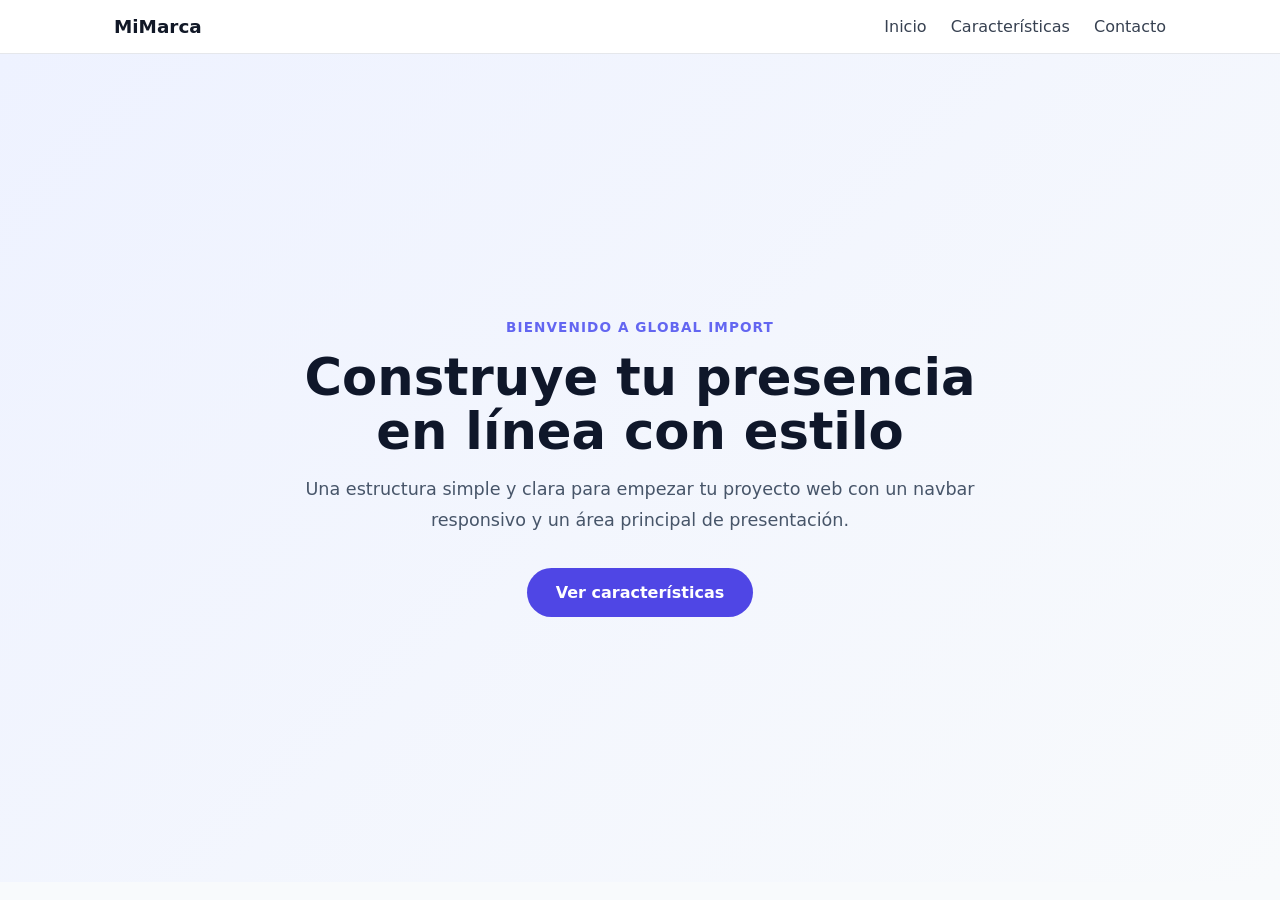
==== index.html @ c19729a6 "Etapa1: estructura inicial de html y css" ====
<!DOCTYPE html>
<html lang="es">
<head>
  <meta charset="UTF-8" />
  <meta name="viewport" content="width=device-width, initial-scale=1.0" />
  <title>Global Import</title>
  <link rel="stylesheet" href="style.css" />
</head>
<body>
  <header class="site-header">
    <nav class="navbar">
      <a class="brand" href="#">MiMarca</a>
      <ul class="nav-links">
        <li><a href="#hero">Inicio</a></li>
        <li><a href="#features">Características</a></li>
        <li><a href="#contact">Contacto</a></li>
      </ul>
    </nav>
  </header>

  <main>
    <section id="hero" class="hero-section">
      <div class="hero-content">
        <p class="hero-pretitle">Bienvenido a Global Import</p>
        <h1>Construye tu presencia en línea con estilo</h1>
        <p class="hero-text">Una estructura simple y clara para empezar tu proyecto web con un navbar responsivo y un área principal de presentación.</p>
        <a class="hero-button" href="#features">Ver características</a>
      </div>
    </section>
  </main>
</body>
</html>
---- style.css ----
/* Estilos b�sicos */
:root {
  font-family: Inter, system-ui, sans-serif;
  color: #111827;
  background: #f8fafc;
}

* {
  box-sizing: border-box;
  margin: 0;
  padding: 0;
}

body {
  min-height: 100vh;
}

.site-header {
  background: #ffffff;
  border-bottom: 1px solid #e5e7eb;
}

.navbar {
  max-width: 1100px;
  margin: 0 auto;
  padding: 1rem 1.5rem;
  display: flex;
  align-items: center;
  justify-content: space-between;
}

.brand {
  font-weight: 700;
  font-size: 1.15rem;
  color: #111827;
  text-decoration: none;
}

.nav-links {
  list-style: none;
  display: flex;
  gap: 1.5rem;
}

.nav-links a {
  color: #374151;
  text-decoration: none;
  transition: color 0.2s ease;
}

.nav-links a:hover {
  color: #111827;
}

.hero-section {
  min-height: calc(100vh - 72px);
  display: flex;
  align-items: center;
  justify-content: center;
  padding: 3rem 1.5rem;
  background: linear-gradient(135deg, #eef2ff 0%, #f8fafc 100%);
}

.hero-content {
  max-width: 680px;
  text-align: center;
}

.hero-pretitle {
  display: block;
  margin-bottom: 1rem;
  color: #6366f1;
  font-weight: 700;
  letter-spacing: 0.08em;
  text-transform: uppercase;
  font-size: 0.85rem;
}

.hero-content h1 {
  font-size: clamp(2.5rem, 4vw, 4rem);
  line-height: 1.05;
  margin-bottom: 1rem;
  color: #0f172a;
}

.hero-text {
  font-size: 1.1rem;
  color: #475569;
  line-height: 1.75;
  margin-bottom: 2rem;
}

.hero-button {
  display: inline-block;
  padding: 0.95rem 1.8rem;
  background: #4f46e5;
  color: #ffffff;
  border-radius: 9999px;
  text-decoration: none;
  font-weight: 600;
  transition: background 0.2s ease;
}

.hero-button:hover {
  background: #4338ca;
}
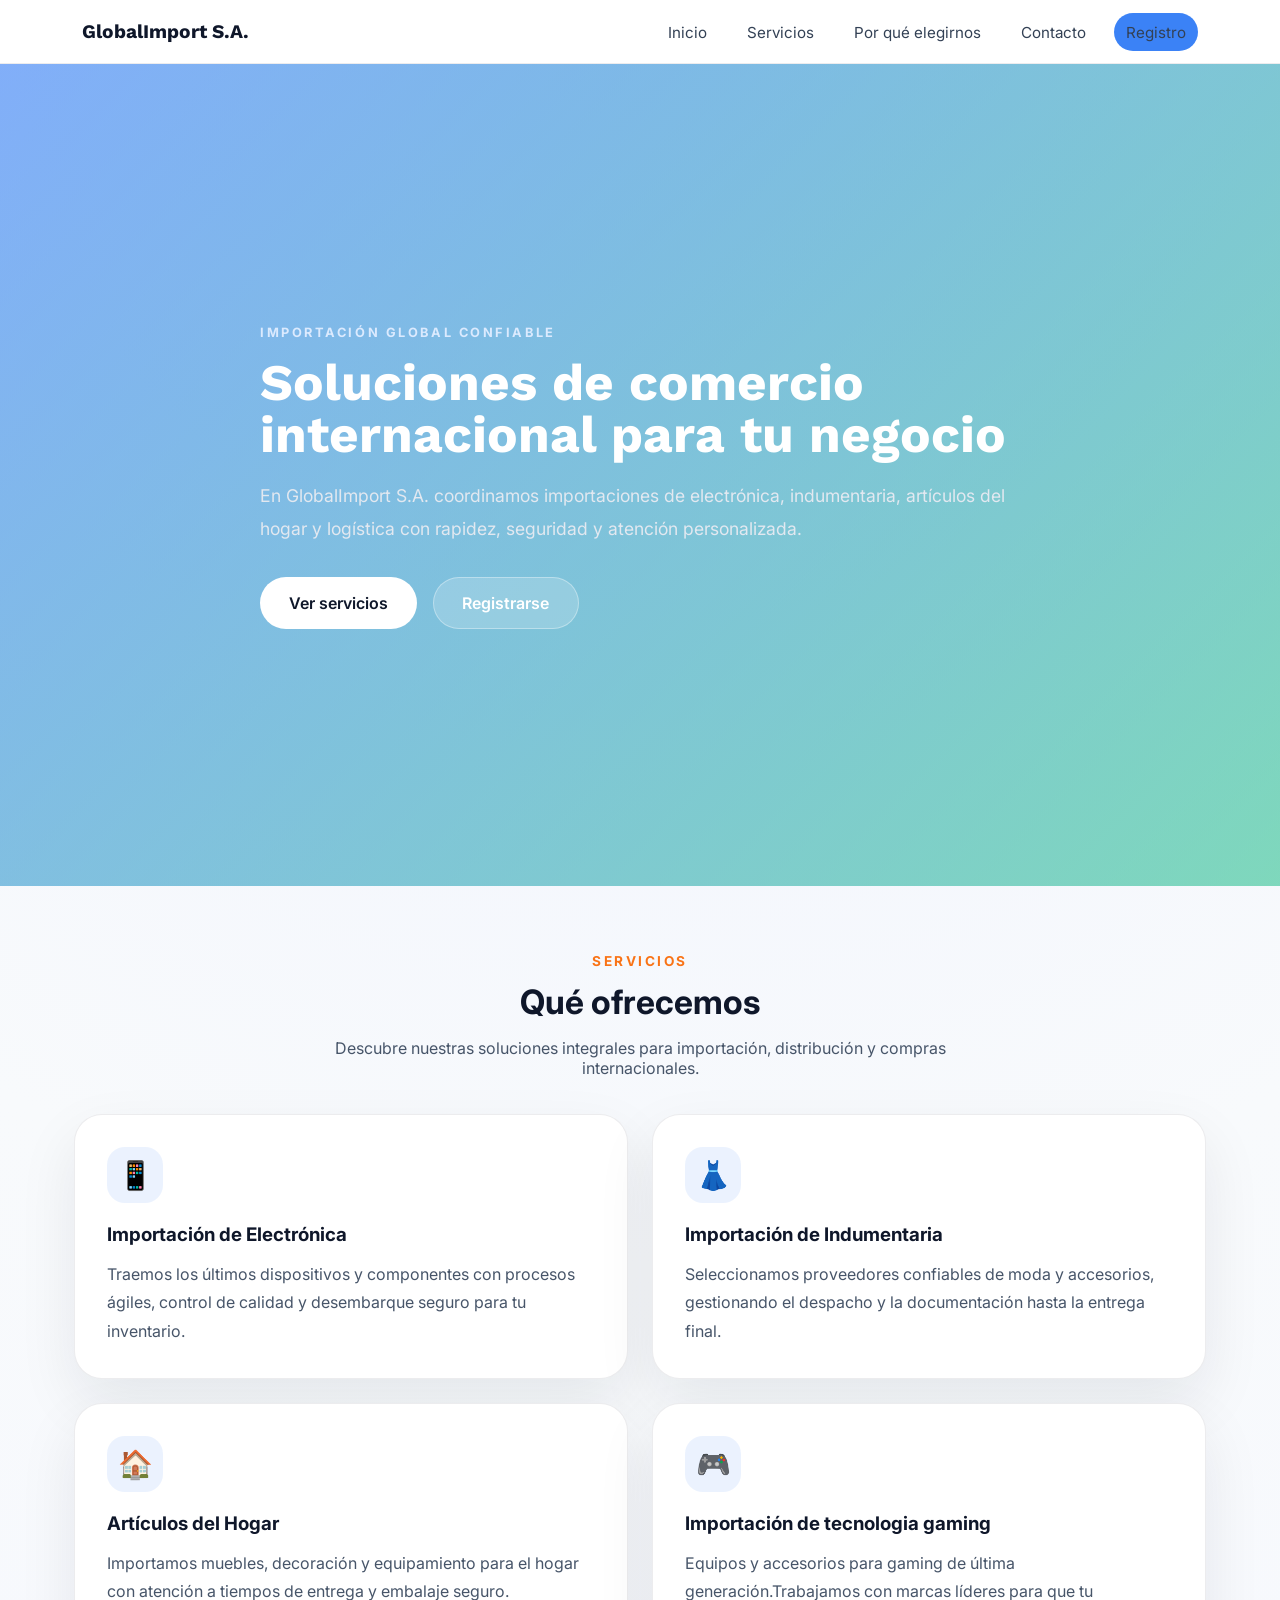
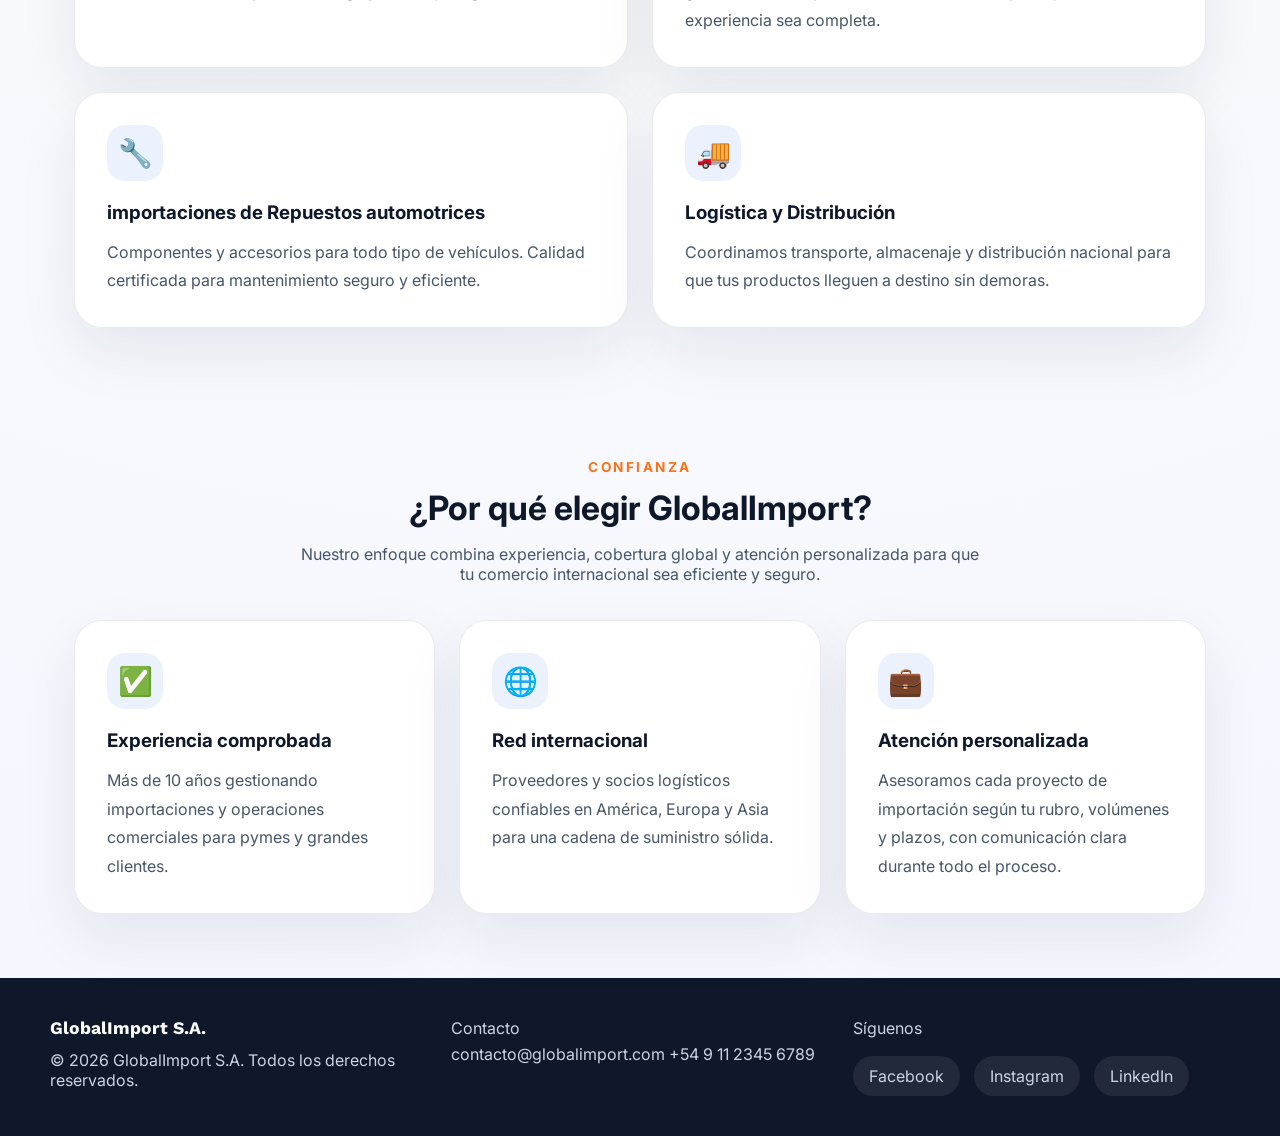
==== commit 3f2b9487: "Etapa 1 : sección de servicios con tarjetas y flexbox" ====
--- a/index.html
+++ b/index.html
@@ -3,30 +3,132 @@
 <head>
   <meta charset="UTF-8" />
   <meta name="viewport" content="width=device-width, initial-scale=1.0" />
-  <title>Global Import</title>
+  <title>GlobalImport S.A.</title>
+  <link rel="preconnect" href="https://fonts.googleapis.com">
+  <link rel="preconnect" href="https://fonts.gstatic.com" crossorigin>
+  <link href="https://fonts.googleapis.com/css2?family=Inter:wght@400;500;600;700&family=Work+Sans:wght@300;400;500;600;700&display=swap" rel="stylesheet">
   <link rel="stylesheet" href="style.css" />
 </head>
 <body>
   <header class="site-header">
     <nav class="navbar">
-      <a class="brand" href="#">MiMarca</a>
+      <a class="brand" href="#hero">GlobalImport S.A.</a>
+      <button class="nav-toggle" aria-label="Abrir navegación">☰</button>
       <ul class="nav-links">
         <li><a href="#hero">Inicio</a></li>
-        <li><a href="#features">Características</a></li>
+        <li><a href="#services">Servicios</a></li>
+        <li><a href="#why-us">Por qué elegirnos</a></li>
         <li><a href="#contact">Contacto</a></li>
+        <li><a class="register-link" href="registro.html">Registro</a></li>
       </ul>
     </nav>
   </header>
 
   <main>
     <section id="hero" class="hero-section">
+      <div class="hero-overlay"></div>
       <div class="hero-content">
-        <p class="hero-pretitle">Bienvenido a Global Import</p>
-        <h1>Construye tu presencia en línea con estilo</h1>
-        <p class="hero-text">Una estructura simple y clara para empezar tu proyecto web con un navbar responsivo y un área principal de presentación.</p>
-        <a class="hero-button" href="#features">Ver características</a>
+        <p class="hero-pretitle">Importación global confiable</p>
+        <h1>Soluciones de comercio internacional para tu negocio</h1>
+        <p class="hero-text">En GlobalImport S.A. coordinamos importaciones de electrónica, indumentaria, artículos del hogar y logística con rapidez, seguridad y atención personalizada.</p>
+        <div class="hero-actions">
+          <a class="hero-button" href="#services">Ver servicios</a>
+          <a class="hero-secondary" href="registro.html">Registrarse</a>
+        </div>
+      </div>
+    </section>
+
+    <section id="services" class="section services-section">
+      <div class="section-intro">
+        <span class="section-label">Servicios</span>
+        <h2>Qué ofrecemos</h2>
+        <p>Descubre nuestras soluciones integrales para importación, distribución y compras internacionales.</p>
+      </div>
+      <div class="service-grid">
+        <article class="service-card">
+          <div class="service-icon">📱</div>
+          <h3>Importación de Electrónica</h3>
+          <p>Traemos los últimos dispositivos y componentes con procesos ágiles, control de calidad y desembarque seguro para tu inventario.</p>
+        </article>
+        <article class="service-card">
+          <div class="service-icon">👗</div>
+          <h3>Importación de Indumentaria</h3>
+          <p>Seleccionamos proveedores confiables de moda y accesorios, gestionando el despacho y la documentación hasta la entrega final.</p>
+        </article>
+        <article class="service-card">
+          <div class="service-icon">🏠</div>
+          <h3>Artículos del Hogar</h3>
+          <p>Importamos muebles, decoración y equipamiento para el hogar con atención a tiempos de entrega y embalaje seguro.</p>
+        </article>
+         <article class="service-card">
+          <div class="service-icon">🎮</div>
+          <h3>Importación de tecnologia gaming</h3>
+          <p>Equipos y accesorios para gaming de última generación.Trabajamos con marcas líderes para que tu experiencia sea completa.</p>
+        </article>
+        <article class="service-card">
+          <div class="service-icon">🔧</div>
+          <h3>importaciones de Repuestos automotrices</h3>
+          <p>Componentes y accesorios para todo tipo de vehículos. Calidad certificada para mantenimiento seguro y eficiente.</p>
+        </article>
+        <article class="service-card">
+          <div class="service-icon">🚚</div>
+          <h3>Logística y Distribución</h3>
+          <p>Coordinamos transporte, almacenaje y distribución nacional para que tus productos lleguen a destino sin demoras.</p>
+        </article>
+      </div>
+    </section>
+
+    <section id="why-us" class="section why-us-section">
+      <div class="section-intro">
+        <span class="section-label">Confianza</span>
+        <h2>¿Por qué elegir GlobalImport?</h2>
+        <p>Nuestro enfoque combina experiencia, cobertura global y atención personalizada para que tu comercio internacional sea eficiente y seguro.</p>
+      </div>
+      <div class="why-grid">
+        <div class="why-card">
+          <div class="why-icon">✅</div>
+          <h3>Experiencia comprobada</h3>
+          <p>Más de 10 años gestionando importaciones y operaciones comerciales para pymes y grandes clientes.</p>
+        </div>
+        <div class="why-card">
+          <div class="why-icon">🌐</div>
+          <h3>Red internacional</h3>
+          <p>Proveedores y socios logísticos confiables en América, Europa y Asia para una cadena de suministro sólida.</p>
+        </div>
+        <div class="why-card">
+          <div class="why-icon">💼</div>
+          <h3>Atención personalizada</h3>
+          <p>Asesoramos cada proyecto de importación según tu rubro, volúmenes y plazos, con comunicación clara durante todo el proceso.</p>
+        </div>
       </div>
     </section>
   </main>
+
+  <footer class="site-footer" id="contact">
+    <div class="footer-content">
+      <div>
+        <p class="footer-brand">GlobalImport S.A.</p>
+        <p>© 2026 GlobalImport S.A. Todos los derechos reservados.</p>
+      </div>
+      <div class="footer-links">
+        <p>Contacto</p>
+        <a href="mailto:contacto@globalimport.com">contacto@globalimport.com</a>
+        <a href="tel:+5491123456789">+54 9 11 2345 6789</a>
+      </div>
+      <div class="footer-social">
+        <p>Síguenos</p>
+        <div class="social-icons">
+          <a href="#">Facebook</a>
+          <a href="#">Instagram</a>
+          <a href="#">LinkedIn</a>
+        </div>
+      </div>
+    </div>
+  </footer>
+  <script>
+    const navToggle = document.querySelector('.nav-toggle');
+    const navLinks = document.querySelector('.nav-links');
+    navToggle?.addEventListener('click', () => navLinks.classList.toggle('open'));
+  </script>
 </body>
 </html>
--- a/style.css
+++ b/style.css
@@ -1,8 +1,14 @@
-/* Estilos b�sicos */
 :root {
-  font-family: Inter, system-ui, sans-serif;
-  color: #111827;
-  background: #f8fafc;
+  --bg: #f5f7ff;
+  --surface: #ffffff;
+  --primary: #3b82f6;
+  --primary-dark: #2563eb;
+  --accent: #f97316;
+  --text: #0f172a;
+  --muted: #475569;
+  --border: rgba(15, 23, 42, 0.08);
+  --shadow: 0 24px 60px rgba(15, 23, 42, 0.08);
+  font-family: 'Inter', system-ui, sans-serif;
 }
 
 * {
@@ -11,97 +17,383 @@
   padding: 0;
 }
 
+html {
+  scroll-behavior: smooth;
+}
+
 body {
   min-height: 100vh;
+  background: radial-gradient(circle at top, #eef2ff 0%, #f8fafc 45%, #f5f7ff 100%);
+  color: var(--text);
+}
+
+a {
+  color: inherit;
+  text-decoration: none;
+}
+
+img {
+  max-width: 100%;
+  display: block;
 }
 
 .site-header {
-  background: #ffffff;
-  border-bottom: 1px solid #e5e7eb;
+  position: sticky;
+  top: 0;
+  z-index: 20;
+  background: rgba(255, 255, 255, 0.96);
+  border-bottom: 1px solid var(--border);
+  backdrop-filter: blur(12px);
 }
 
 .navbar {
-  max-width: 1100px;
+  max-width: 1180px;
   margin: 0 auto;
   padding: 1rem 1.5rem;
   display: flex;
   align-items: center;
   justify-content: space-between;
+  gap: 1rem;
 }
 
 .brand {
+  font-family: 'Work Sans', sans-serif;
+  font-size: 1.2rem;
   font-weight: 700;
-  font-size: 1.15rem;
-  color: #111827;
-  text-decoration: none;
+  color: var(--text);
 }
 
 .nav-links {
+  display: flex;
+  flex-wrap: wrap;
+  align-items: center;
+  gap: 1rem;
   list-style: none;
+}
+
+.nav-links li {
+  list-style: none;
+}
+
+.nav-links a {
+  font-size: 0.95rem;
+  color: #334155;
+  padding: 0.6rem 0.75rem;
+  border-radius: 999px;
+  transition: background 0.25s ease, color 0.25s ease;
+}
+
+.nav-links a:hover,
+.nav-links a:focus-visible {
+  background: rgba(59, 130, 246, 0.12);
+  color: var(--primary-dark);
+}
+
+.register-link {
+  background: var(--primary);
+  color: white;
+}
+
+.register-link:hover,
+.register-link:focus-visible {
+  background: var(--primary-dark);
+}
+
+.nav-toggle {
+  display: none;
+  border: none;
+  background: transparent;
+  font-size: 1.4rem;
+  cursor: pointer;
+}
+
+.hero-section {
+  position: relative;
+  min-height: calc(100vh - 78px);
+  display: grid;
+  place-items: center;
+  padding: 3rem 1.5rem;
+  overflow: hidden;
+}
+
+.hero-overlay {
+  position: absolute;
+  inset: 0;
+  background: linear-gradient(135deg, rgba(59,130,246,0.65), rgba(16,185,129,0.55));
+  opacity: 0.95;
+}
+
+.hero-content {
+  position: relative;
+  max-width: 760px;
+  text-align: center;
+  color: white;
+  z-index: 1;
+}
+
+.hero-pretitle {
+  display: inline-block;
+  margin-bottom: 1rem;
+  letter-spacing: 0.2em;
+  text-transform: uppercase;
+  font-size: 0.8rem;
+  font-weight: 700;
+  color: #dbeafe;
+}
+
+.hero-content h1 {
+  font-family: 'Work Sans', sans-serif;
+  font-size: clamp(2.75rem, 4vw, 4.2rem);
+  line-height: 1.02;
+  margin-bottom: 1.25rem;
+}
+
+.hero-text {
+  font-size: 1.1rem;
+  line-height: 1.85;
+  color: #e2e8f0;
+  margin-bottom: 2rem;
+}
+
+.hero-actions {
   display: flex;
-  gap: 1.5rem;
-}
-
-.nav-links a {
-  color: #374151;
-  text-decoration: none;
-  transition: color 0.2s ease;
-}
-
-.nav-links a:hover {
-  color: #111827;
-}
-
-.hero-section {
-  min-height: calc(100vh - 72px);
-  display: flex;
+  flex-wrap: wrap;
+  justify-content: center;
+  gap: 1rem;
+}
+
+.hero-button,
+.hero-secondary {
+  display: inline-flex;
   align-items: center;
   justify-content: center;
-  padding: 3rem 1.5rem;
-  background: linear-gradient(135deg, #eef2ff 0%, #f8fafc 100%);
-}
-
-.hero-content {
+  padding: 0.95rem 1.8rem;
+  border-radius: 999px;
+  font-weight: 600;
+}
+
+.hero-button {
+  background: white;
+  color: var(--text);
+}
+
+.hero-secondary {
+  background: rgba(255,255,255,0.18);
+  border: 1px solid rgba(255,255,255,0.35);
+  color: white;
+}
+
+.hero-button:hover,
+.hero-secondary:hover {
+  transform: translateY(-1px);
+}
+
+.section {
+  max-width: 1180px;
+  margin: 0 auto;
+  padding: 4rem 1.5rem;
+}
+
+.section-intro {
+  text-align: center;
+  margin-bottom: 2.25rem;
+}
+
+.section-label {
+  display: inline-block;
+  margin-bottom: 0.75rem;
+  font-size: 0.85rem;
+  font-weight: 700;
+  letter-spacing: 0.18em;
+  text-transform: uppercase;
+  color: var(--accent);
+}
+
+.section h2 {
+  font-size: clamp(2.1rem, 2.5vw, 2.8rem);
+  margin-bottom: 1rem;
+}
+
+.section p {
   max-width: 680px;
-  text-align: center;
-}
-
-.hero-pretitle {
-  display: block;
-  margin-bottom: 1rem;
-  color: #6366f1;
+  margin: 0 auto;
+  color: var(--muted);
+}
+
+.service-grid,
+.why-grid {
+  display: grid;
+  gap: 1.5rem;
+}
+
+.service-grid {
+  grid-template-columns: repeat(1, minmax(0, 1fr));
+}
+
+.service-card,
+.why-card {
+  background: var(--surface);
+  border: 1px solid var(--border);
+  border-radius: 28px;
+  padding: 2rem;
+  box-shadow: var(--shadow);
+  transition: transform 0.25s ease, box-shadow 0.25s ease;
+}
+
+.service-card:hover,
+.why-card:hover {
+  transform: translateY(-6px);
+  box-shadow: 0 30px 80px rgba(15, 23, 42, 0.14);
+}
+
+.service-icon,
+.why-icon {
+  width: 3.5rem;
+  height: 3.5rem;
+  display: grid;
+  place-items: center;
+  border-radius: 18px;
+  background: rgba(59, 130, 246, 0.1);
+  color: var(--primary);
+  font-size: 1.75rem;
+  margin-bottom: 1.25rem;
+}
+
+.service-card h3,
+.why-card h3 {
+  margin-bottom: 0.85rem;
+}
+
+.service-card p,
+.why-card p {
+  color: var(--muted);
+  line-height: 1.8;
+}
+
+.why-grid {
+  grid-template-columns: repeat(1, minmax(0, 1fr));
+}
+
+.why-card {
+  text-align: left;
+}
+
+.site-footer {
+  background: #0f172a;
+  color: #cbd5e1;
+  padding: 2.5rem 1.5rem;
+}
+
+.footer-content {
+  max-width: 1180px;
+  margin: 0 auto;
+  display: grid;
+  grid-template-columns: repeat(3, minmax(0, 1fr));
+  gap: 1.5rem;
+}
+
+.footer-brand {
+  font-family: 'Work Sans', sans-serif;
   font-weight: 700;
-  letter-spacing: 0.08em;
-  text-transform: uppercase;
-  font-size: 0.85rem;
-}
-
-.hero-content h1 {
-  font-size: clamp(2.5rem, 4vw, 4rem);
-  line-height: 1.05;
-  margin-bottom: 1rem;
-  color: #0f172a;
-}
-
-.hero-text {
   font-size: 1.1rem;
-  color: #475569;
-  line-height: 1.75;
-  margin-bottom: 2rem;
-}
-
-.hero-button {
+  color: white;
+  margin-bottom: 0.75rem;
+}
+
+.footer-links a,
+.footer-social a {
   display: inline-block;
-  padding: 0.95rem 1.8rem;
-  background: #4f46e5;
-  color: #ffffff;
-  border-radius: 9999px;
-  text-decoration: none;
-  font-weight: 600;
-  transition: background 0.2s ease;
-}
-
-.hero-button:hover {
-  background: #4338ca;
-}
-
+  color: #cbd5e1;
+  margin-top: 0.35rem;
+}
+
+.social-icons {
+  display: flex;
+  flex-wrap: wrap;
+  gap: 0.9rem;
+  margin-top: 0.75rem;
+}
+
+.social-icons a {
+  background: rgba(255,255,255,0.08);
+  padding: 0.65rem 1rem;
+  border-radius: 999px;
+}
+
+@media (min-width: 768px) {
+  .service-grid {
+    grid-template-columns: repeat(2, minmax(0, 1fr));
+  }
+
+  .why-grid {
+    grid-template-columns: repeat(3, minmax(0, 1fr));
+  }
+}
+
+@media (min-width: 1024px) {
+  .navbar {
+    padding: 1.25rem 2rem;
+  }
+
+  .hero-section {
+    padding: 5rem 2rem;
+  }
+
+  .hero-content {
+    text-align: left;
+    align-self: center;
+  }
+
+  .hero-actions {
+    justify-content: flex-start;
+  }
+}
+
+@media (max-width: 860px) {
+  .nav-toggle {
+    display: inline-flex;
+  }
+
+  .nav-links {
+    position: absolute;
+    top: 100%;
+    right: 1.5rem;
+    background: rgba(255,255,255,0.98);
+    border: 1px solid var(--border);
+    border-radius: 20px;
+    flex-direction: column;
+    align-items: flex-start;
+    padding: 1rem;
+    width: calc(100vw - 3rem);
+    max-width: 320px;
+    opacity: 0;
+    pointer-events: none;
+    transform: translateY(-10px);
+    transition: opacity 0.2s ease, transform 0.2s ease;
+  }
+
+  .nav-links.open {
+    opacity: 1;
+    pointer-events: auto;
+    transform: translateY(0);
+  }
+
+  .nav-links a {
+    width: 100%;
+  }
+}
+
+@media (max-width: 640px) {
+  .hero-content h1 {
+    font-size: 2.5rem;
+  }
+
+  .section {
+    padding: 3rem 1rem;
+  }
+
+  .footer-content {
+    grid-template-columns: 1fr;
+  }
+}
+
